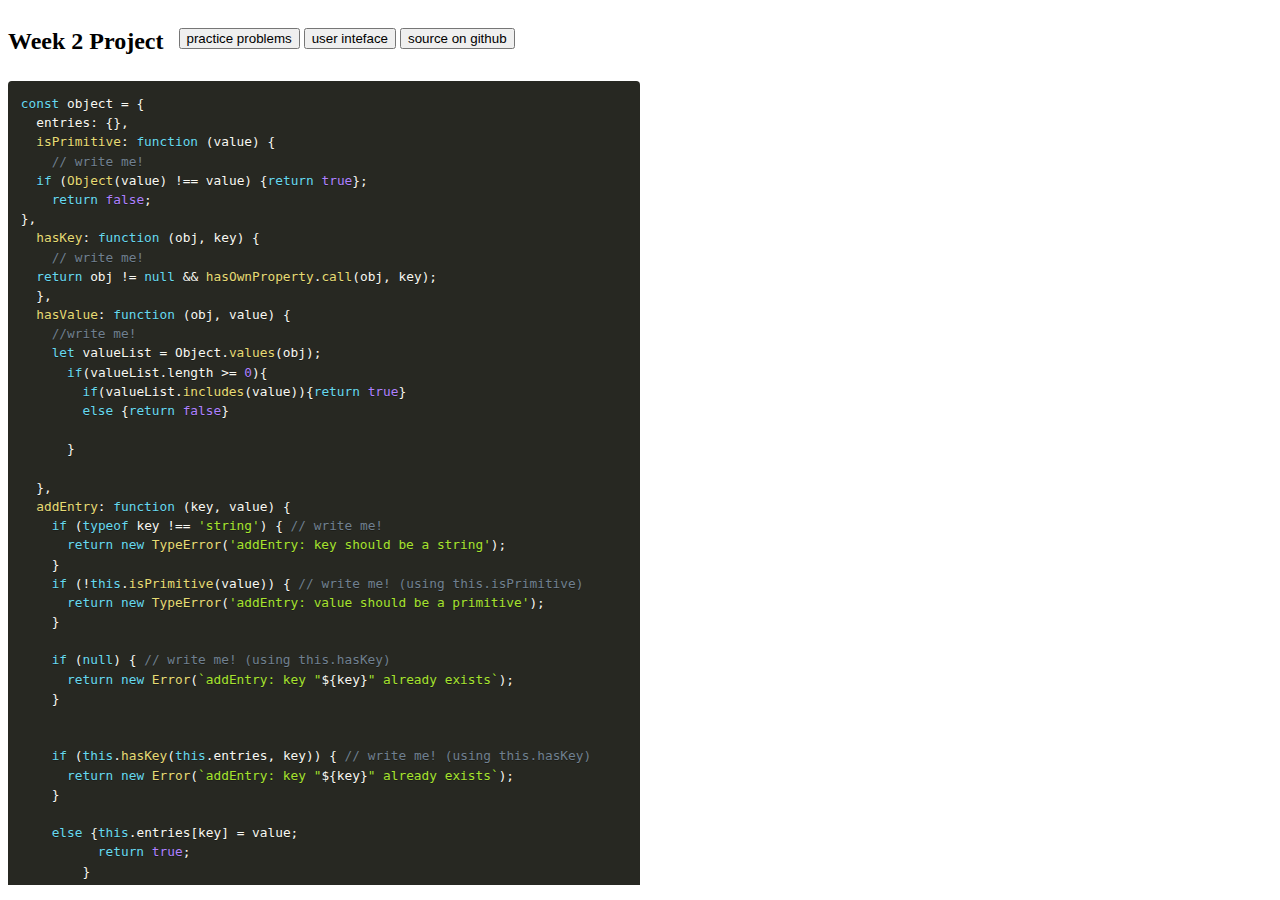
==== week-2-project/index.html @ c1e901a7 "Merge remote-tracking branch 'upstream/master'" ====
<!doctype html>

<html lang="en">

<head>
  <meta charset="utf-8">

  <title>week 2 project</title>
  <meta name="description" content="week 2 project">

  <script src="../dependencies/toString.js"></script>

  <script src="../dependencies/prism/script.js"></script>
  <link rel="stylesheet" type="text/css" href="../dependencies/prism/style.css">

  <link href="../dependencies/mocha/mocha.css" rel="stylesheet" />
  <script src="../dependencies/mocha/mocha.js"></script>
  <script src="../dependencies/assert.js"></script>

  <!-- why won't local parser-babylon work -->
  <!-- <script src="../dependencies/prettier/standalone.js"></script> -->
  <!-- <script src="https://unpkg.com/prettier@1.13.0/standalone.js"></script> -->
  <!-- <script src="../dependencies/prettier/parser-babylon.js"></script> -->
  <!-- <script src="https://unpkg.com/prettier@1.13.0/parser-babylon.js"></script> -->

  <script src="./app.js"></script>

</head>

<body>

  <header style='display:flex; flex-direction: row;'>
    <h2>Week 2 Project</h2>
    <div style="padding-top:20px; padding-left:15px;">
      <a href='./practice-problems/index.html' target='_blank'><button>practice problems</button></a>
      <a href='./user-interface/index.html' target='_blank'><button>user inteface</button></a>
      <a href='https://www.badgerbadgerbadger.com/' target='_blank'><button>source on github</button></a>
    </div>
  </header>


  <section id='code and tests' style='height:90vh; display:flex; flex-direction: row;'>

    <div id='code side' style='width:50%;max-height:100%;overflow-y:scroll'>
      <pre style='font-size:80%;'><code id='object-code' class="language-js"></code></pre>
      <script>
        let appToString = toVariableString(object);
        // try {
        //   appToString = prettier.format(
        //     appToString,
        //     {
        //       parser: "babylon",
        //       plugins: prettierPlugins
        //     }
        //   )
        // } catch (err) { }

        const objectCode = document.getElementById('object-code');
        const newTextNode = document.createTextNode(appToString);
        objectCode.innerHTML = null;
        objectCode.appendChild(newTextNode);
        Prism.highlightAllUnder(objectCode);
      </script>
    </div>

    <div id="mocha" style='width:50%;margin-right:0;margin-top:0;margin-left:0;max-height:100%;overflow-y:scroll'></div>
    <script>
      mocha.setup({
        ui: 'bdd',
      })
    </script>
    <script src="./tests/is-primitive.js"></script>
    <script src="./tests/has-key.js"></script>
    <script src="./tests/has-value.js"></script>
    <script src="./tests/add-entry.js"></script>
    <script src="./tests/remove-entry.js"></script>
    <script src='./tests/update-entry.js'></script>
    <script src="./tests/read-all.js"></script>
    <script src="./tests/find-by-key.js"></script>
    <script src="./tests/find-by-value.js"></script>
    <script>
      mocha.run();
    </script>

  </section>



</body>

</html>
---- dependencies/prism/style.css ----
/* PrismJS 1.17.1
https://prismjs.com/download.html#themes=prism-okaidia&languages=clike+javascript&plugins=line-numbers */
/**
 * okaidia theme for JavaScript, CSS and HTML
 * Loosely based on Monokai textmate theme by http://www.monokai.nl/
 * @author ocodia
 */

code[class*="language-"],
pre[class*="language-"] {
	color: #f8f8f2;
	background: none;
	text-shadow: 0 1px rgba(0, 0, 0, 0.3);
	font-family: Consolas, Monaco, 'Andale Mono', 'Ubuntu Mono', monospace;
	font-size: 1em;
	text-align: left;
	white-space: pre;
	word-spacing: normal;
	word-break: normal;
	word-wrap: normal;
	line-height: 1.5;

	-moz-tab-size: 4;
	-o-tab-size: 4;
	tab-size: 4;

	-webkit-hyphens: none;
	-moz-hyphens: none;
	-ms-hyphens: none;
	hyphens: none;
}

/* Code blocks */
pre[class*="language-"] {
	padding: 1em;
	margin: .5em 0;
	overflow: auto;
	border-radius: 0.3em;
}

:not(pre) > code[class*="language-"],
pre[class*="language-"] {
	background: #272822;
}

/* Inline code */
:not(pre) > code[class*="language-"] {
	padding: .1em;
	border-radius: .3em;
	white-space: normal;
}

.token.comment,
.token.prolog,
.token.doctype,
.token.cdata {
	color: slategray;
}

.token.punctuation {
	color: #f8f8f2;
}

.namespace {
	opacity: .7;
}

.token.property,
.token.tag,
.token.constant,
.token.symbol,
.token.deleted {
	color: #f92672;
}

.token.boolean,
.token.number {
	color: #ae81ff;
}

.token.selector,
.token.attr-name,
.token.string,
.token.char,
.token.builtin,
.token.inserted {
	color: #a6e22e;
}

.token.operator,
.token.entity,
.token.url,
.language-css .token.string,
.style .token.string,
.token.variable {
	color: #f8f8f2;
}

.token.atrule,
.token.attr-value,
.token.function,
.token.class-name {
	color: #e6db74;
}

.token.keyword {
	color: #66d9ef;
}

.token.regex,
.token.important {
	color: #fd971f;
}

.token.important,
.token.bold {
	font-weight: bold;
}
.token.italic {
	font-style: italic;
}

.token.entity {
	cursor: help;
}

pre[class*="language-"].line-numbers {
	position: relative;
	padding-left: 3.8em;
	counter-reset: linenumber;
}

pre[class*="language-"].line-numbers > code {
	position: relative;
	white-space: inherit;
}

.line-numbers .line-numbers-rows {
	position: absolute;
	pointer-events: none;
	top: 0;
	font-size: 100%;
	left: -3.8em;
	width: 3em; /* works for line-numbers below 1000 lines */
	letter-spacing: -1px;
	border-right: 1px solid #999;

	-webkit-user-select: none;
	-moz-user-select: none;
	-ms-user-select: none;
	user-select: none;

}

	.line-numbers-rows > span {
		pointer-events: none;
		display: block;
		counter-increment: linenumber;
	}

		.line-numbers-rows > span:before {
			content: counter(linenumber);
			color: #999;
			display: block;
			padding-right: 0.8em;
			text-align: right;
		}
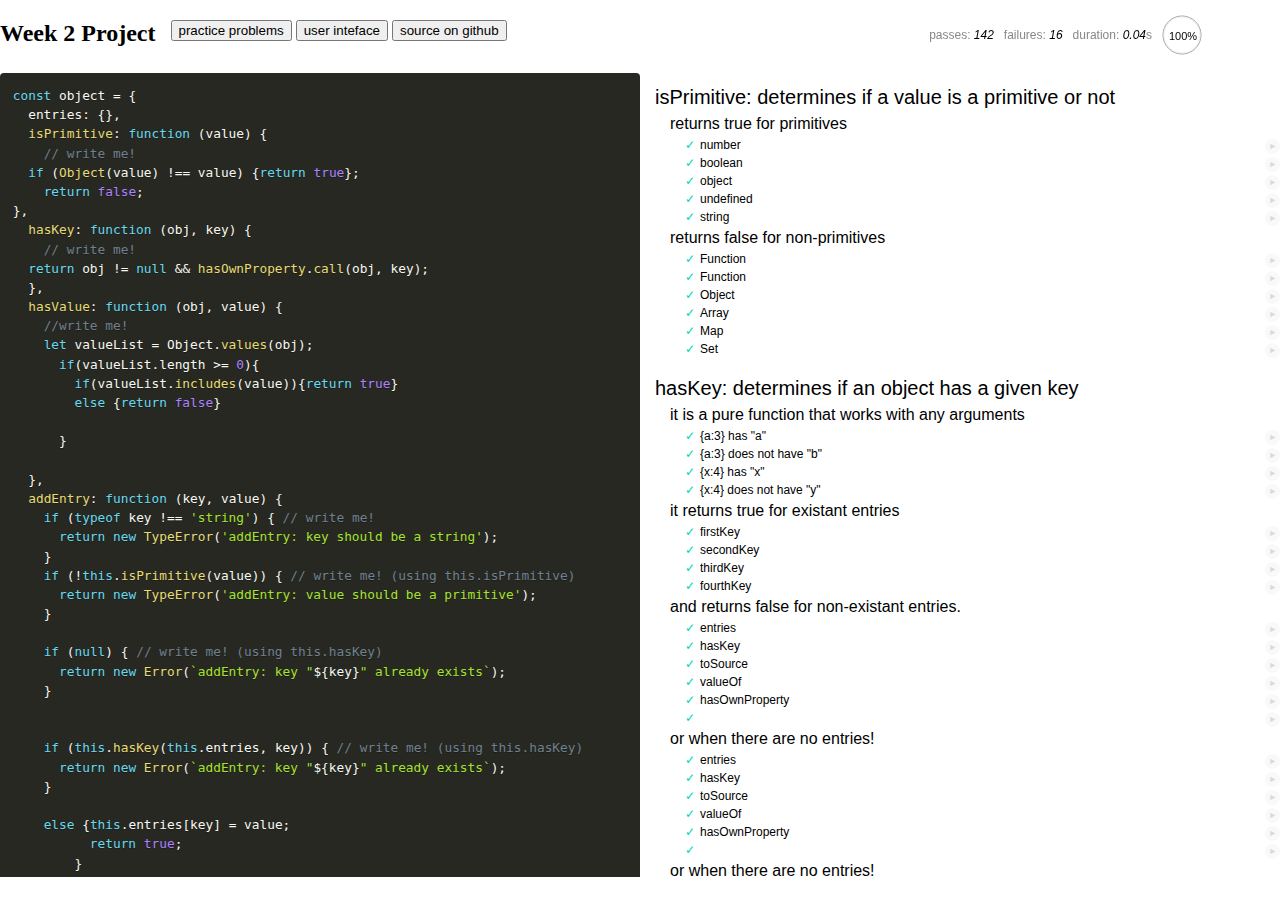
==== commit 59cb6cfe: "Almost finish all" ====
--- a/week-2-project/index.html
+++ b/week-2-project/index.html
@@ -1,91 +1,91 @@
-<!doctype html>
-
-<html lang="en">
-
-<head>
-  <meta charset="utf-8">
-
-  <title>week 2 project</title>
-  <meta name="description" content="week 2 project">
-
-  <script src="../dependencies/toString.js"></script>
-
-  <script src="../dependencies/prism/script.js"></script>
-  <link rel="stylesheet" type="text/css" href="../dependencies/prism/style.css">
-
-  <link href="../dependencies/mocha/mocha.css" rel="stylesheet" />
-  <script src="../dependencies/mocha/mocha.js"></script>
-  <script src="../dependencies/assert.js"></script>
-
-  <!-- why won't local parser-babylon work -->
-  <!-- <script src="../dependencies/prettier/standalone.js"></script> -->
-  <!-- <script src="https://unpkg.com/prettier@1.13.0/standalone.js"></script> -->
-  <!-- <script src="../dependencies/prettier/parser-babylon.js"></script> -->
-  <!-- <script src="https://unpkg.com/prettier@1.13.0/parser-babylon.js"></script> -->
-
-  <script src="./app.js"></script>
-
-</head>
-
-<body>
-
-  <header style='display:flex; flex-direction: row;'>
-    <h2>Week 2 Project</h2>
-    <div style="padding-top:20px; padding-left:15px;">
-      <a href='./practice-problems/index.html' target='_blank'><button>practice problems</button></a>
-      <a href='./user-interface/index.html' target='_blank'><button>user inteface</button></a>
-      <a href='https://www.badgerbadgerbadger.com/' target='_blank'><button>source on github</button></a>
-    </div>
-  </header>
-
-
-  <section id='code and tests' style='height:90vh; display:flex; flex-direction: row;'>
-
-    <div id='code side' style='width:50%;max-height:100%;overflow-y:scroll'>
-      <pre style='font-size:80%;'><code id='object-code' class="language-js"></code></pre>
-      <script>
-        let appToString = toVariableString(object);
-        // try {
-        //   appToString = prettier.format(
-        //     appToString,
-        //     {
-        //       parser: "babylon",
-        //       plugins: prettierPlugins
-        //     }
-        //   )
-        // } catch (err) { }
-
-        const objectCode = document.getElementById('object-code');
-        const newTextNode = document.createTextNode(appToString);
-        objectCode.innerHTML = null;
-        objectCode.appendChild(newTextNode);
-        Prism.highlightAllUnder(objectCode);
-      </script>
-    </div>
-
-    <div id="mocha" style='width:50%;margin-right:0;margin-top:0;margin-left:0;max-height:100%;overflow-y:scroll'></div>
-    <script>
-      mocha.setup({
-        ui: 'bdd',
-      })
-    </script>
-    <script src="./tests/is-primitive.js"></script>
-    <script src="./tests/has-key.js"></script>
-    <script src="./tests/has-value.js"></script>
-    <script src="./tests/add-entry.js"></script>
-    <script src="./tests/remove-entry.js"></script>
-    <script src='./tests/update-entry.js'></script>
-    <script src="./tests/read-all.js"></script>
-    <script src="./tests/find-by-key.js"></script>
-    <script src="./tests/find-by-value.js"></script>
-    <script>
-      mocha.run();
-    </script>
-
-  </section>
-
-
-
-</body>
-
-</html>
+<!doctype html>
+
+<html lang="en">
+
+<head>
+  <meta charset="utf-8">
+
+  <title>week 2 project</title>
+  <meta name="description" content="week 2 project">
+
+  <script src="../dependencies/toString.js"></script>
+
+  <script src="../dependencies/prism/script.js"></script>
+  <link rel="stylesheet" type="text/css" href="../dependencies/prism/style.css">
+
+  <link href="../dependencies/mocha/mocha.css" rel="stylesheet" />
+  <script src="../dependencies/mocha/mocha.js"></script>
+  <script src="../dependencies/assert.js"></script>
+
+  <!-- why won't local parser-babylon work -->
+  <!-- <script src="../dependencies/prettier/standalone.js"></script> -->
+  <!-- <script src="https://unpkg.com/prettier@1.13.0/standalone.js"></script> -->
+  <!-- <script src="../dependencies/prettier/parser-babylon.js"></script> -->
+  <!-- <script src="https://unpkg.com/prettier@1.13.0/parser-babylon.js"></script> -->
+
+  <script src="./app.js"></script>
+
+</head>
+
+<body>
+
+  <header style='display:flex; flex-direction: row;'>
+    <h2>Week 2 Project</h2>
+    <div style="padding-top:20px; padding-left:15px;">
+      <a href='./practice-problems/index.html' target='_blank'><button>practice problems</button></a>
+      <a href='./user-interface/index.html' target='_blank'><button>user inteface</button></a>
+      <a href='https://www.badgerbadgerbadger.com/' target='_blank'><button>source on github</button></a>
+    </div>
+  </header>
+
+
+  <section id='code and tests' style='height:90vh; display:flex; flex-direction: row;'>
+
+    <div id='code side' style='width:50%;max-height:100%;overflow-y:scroll'>
+      <pre style='font-size:80%;'><code id='object-code' class="language-js"></code></pre>
+      <script>
+        let appToString = toVariableString(object);
+        // try {
+        //   appToString = prettier.format(
+        //     appToString,
+        //     {
+        //       parser: "babylon",
+        //       plugins: prettierPlugins
+        //     }
+        //   )
+        // } catch (err) { }
+
+        const objectCode = document.getElementById('object-code');
+        const newTextNode = document.createTextNode(appToString);
+        objectCode.innerHTML = null;
+        objectCode.appendChild(newTextNode);
+        Prism.highlightAllUnder(objectCode);
+      </script>
+    </div>
+
+    <div id="mocha" style='width:50%;margin-right:0;margin-top:0;margin-left:0;max-height:100%;overflow-y:scroll'></div>
+    <script>
+      mocha.setup({
+        ui: 'bdd',
+      })
+    </script>
+    <script src="./tests/is-primitive.js"></script>
+    <script src="./tests/has-key.js"></script>
+    <script src="./tests/has-value.js"></script>
+    <script src="./tests/add-entry.js"></script>
+    <script src="./tests/remove-entry.js"></script>
+    <script src='./tests/update-entry.js'></script>
+    <script src="./tests/read-all.js"></script>
+    <script src="./tests/find-by-key.js"></script>
+    <script src="./tests/find-by-value.js"></script>
+    <script>
+      mocha.run();
+    </script>
+
+  </section>
+
+
+
+</body>
+
+</html>
--- a/dependencies/prism/style.css
+++ b/dependencies/prism/style.css
@@ -1,168 +1,168 @@
-/* PrismJS 1.17.1
-https://prismjs.com/download.html#themes=prism-okaidia&languages=clike+javascript&plugins=line-numbers */
-/**
- * okaidia theme for JavaScript, CSS and HTML
- * Loosely based on Monokai textmate theme by http://www.monokai.nl/
- * @author ocodia
- */
-
-code[class*="language-"],
-pre[class*="language-"] {
-	color: #f8f8f2;
-	background: none;
-	text-shadow: 0 1px rgba(0, 0, 0, 0.3);
-	font-family: Consolas, Monaco, 'Andale Mono', 'Ubuntu Mono', monospace;
-	font-size: 1em;
-	text-align: left;
-	white-space: pre;
-	word-spacing: normal;
-	word-break: normal;
-	word-wrap: normal;
-	line-height: 1.5;
-
-	-moz-tab-size: 4;
-	-o-tab-size: 4;
-	tab-size: 4;
-
-	-webkit-hyphens: none;
-	-moz-hyphens: none;
-	-ms-hyphens: none;
-	hyphens: none;
-}
-
-/* Code blocks */
-pre[class*="language-"] {
-	padding: 1em;
-	margin: .5em 0;
-	overflow: auto;
-	border-radius: 0.3em;
-}
-
-:not(pre) > code[class*="language-"],
-pre[class*="language-"] {
-	background: #272822;
-}
-
-/* Inline code */
-:not(pre) > code[class*="language-"] {
-	padding: .1em;
-	border-radius: .3em;
-	white-space: normal;
-}
-
-.token.comment,
-.token.prolog,
-.token.doctype,
-.token.cdata {
-	color: slategray;
-}
-
-.token.punctuation {
-	color: #f8f8f2;
-}
-
-.namespace {
-	opacity: .7;
-}
-
-.token.property,
-.token.tag,
-.token.constant,
-.token.symbol,
-.token.deleted {
-	color: #f92672;
-}
-
-.token.boolean,
-.token.number {
-	color: #ae81ff;
-}
-
-.token.selector,
-.token.attr-name,
-.token.string,
-.token.char,
-.token.builtin,
-.token.inserted {
-	color: #a6e22e;
-}
-
-.token.operator,
-.token.entity,
-.token.url,
-.language-css .token.string,
-.style .token.string,
-.token.variable {
-	color: #f8f8f2;
-}
-
-.token.atrule,
-.token.attr-value,
-.token.function,
-.token.class-name {
-	color: #e6db74;
-}
-
-.token.keyword {
-	color: #66d9ef;
-}
-
-.token.regex,
-.token.important {
-	color: #fd971f;
-}
-
-.token.important,
-.token.bold {
-	font-weight: bold;
-}
-.token.italic {
-	font-style: italic;
-}
-
-.token.entity {
-	cursor: help;
-}
-
-pre[class*="language-"].line-numbers {
-	position: relative;
-	padding-left: 3.8em;
-	counter-reset: linenumber;
-}
-
-pre[class*="language-"].line-numbers > code {
-	position: relative;
-	white-space: inherit;
-}
-
-.line-numbers .line-numbers-rows {
-	position: absolute;
-	pointer-events: none;
-	top: 0;
-	font-size: 100%;
-	left: -3.8em;
-	width: 3em; /* works for line-numbers below 1000 lines */
-	letter-spacing: -1px;
-	border-right: 1px solid #999;
-
-	-webkit-user-select: none;
-	-moz-user-select: none;
-	-ms-user-select: none;
-	user-select: none;
-
-}
-
-	.line-numbers-rows > span {
-		pointer-events: none;
-		display: block;
-		counter-increment: linenumber;
-	}
-
-		.line-numbers-rows > span:before {
-			content: counter(linenumber);
-			color: #999;
-			display: block;
-			padding-right: 0.8em;
-			text-align: right;
-		}
-
+/* PrismJS 1.17.1
+https://prismjs.com/download.html#themes=prism-okaidia&languages=clike+javascript&plugins=line-numbers */
+/**
+ * okaidia theme for JavaScript, CSS and HTML
+ * Loosely based on Monokai textmate theme by http://www.monokai.nl/
+ * @author ocodia
+ */
+
+code[class*="language-"],
+pre[class*="language-"] {
+	color: #f8f8f2;
+	background: none;
+	text-shadow: 0 1px rgba(0, 0, 0, 0.3);
+	font-family: Consolas, Monaco, 'Andale Mono', 'Ubuntu Mono', monospace;
+	font-size: 1em;
+	text-align: left;
+	white-space: pre;
+	word-spacing: normal;
+	word-break: normal;
+	word-wrap: normal;
+	line-height: 1.5;
+
+	-moz-tab-size: 4;
+	-o-tab-size: 4;
+	tab-size: 4;
+
+	-webkit-hyphens: none;
+	-moz-hyphens: none;
+	-ms-hyphens: none;
+	hyphens: none;
+}
+
+/* Code blocks */
+pre[class*="language-"] {
+	padding: 1em;
+	margin: .5em 0;
+	overflow: auto;
+	border-radius: 0.3em;
+}
+
+:not(pre) > code[class*="language-"],
+pre[class*="language-"] {
+	background: #272822;
+}
+
+/* Inline code */
+:not(pre) > code[class*="language-"] {
+	padding: .1em;
+	border-radius: .3em;
+	white-space: normal;
+}
+
+.token.comment,
+.token.prolog,
+.token.doctype,
+.token.cdata {
+	color: slategray;
+}
+
+.token.punctuation {
+	color: #f8f8f2;
+}
+
+.namespace {
+	opacity: .7;
+}
+
+.token.property,
+.token.tag,
+.token.constant,
+.token.symbol,
+.token.deleted {
+	color: #f92672;
+}
+
+.token.boolean,
+.token.number {
+	color: #ae81ff;
+}
+
+.token.selector,
+.token.attr-name,
+.token.string,
+.token.char,
+.token.builtin,
+.token.inserted {
+	color: #a6e22e;
+}
+
+.token.operator,
+.token.entity,
+.token.url,
+.language-css .token.string,
+.style .token.string,
+.token.variable {
+	color: #f8f8f2;
+}
+
+.token.atrule,
+.token.attr-value,
+.token.function,
+.token.class-name {
+	color: #e6db74;
+}
+
+.token.keyword {
+	color: #66d9ef;
+}
+
+.token.regex,
+.token.important {
+	color: #fd971f;
+}
+
+.token.important,
+.token.bold {
+	font-weight: bold;
+}
+.token.italic {
+	font-style: italic;
+}
+
+.token.entity {
+	cursor: help;
+}
+
+pre[class*="language-"].line-numbers {
+	position: relative;
+	padding-left: 3.8em;
+	counter-reset: linenumber;
+}
+
+pre[class*="language-"].line-numbers > code {
+	position: relative;
+	white-space: inherit;
+}
+
+.line-numbers .line-numbers-rows {
+	position: absolute;
+	pointer-events: none;
+	top: 0;
+	font-size: 100%;
+	left: -3.8em;
+	width: 3em; /* works for line-numbers below 1000 lines */
+	letter-spacing: -1px;
+	border-right: 1px solid #999;
+
+	-webkit-user-select: none;
+	-moz-user-select: none;
+	-ms-user-select: none;
+	user-select: none;
+
+}
+
+	.line-numbers-rows > span {
+		pointer-events: none;
+		display: block;
+		counter-increment: linenumber;
+	}
+
+		.line-numbers-rows > span:before {
+			content: counter(linenumber);
+			color: #999;
+			display: block;
+			padding-right: 0.8em;
+			text-align: right;
+		}
+
--- a/dependencies/mocha/mocha.css
+++ b/dependencies/mocha/mocha.css
@@ -0,0 +1,326 @@
+@charset "utf-8";
+
+body {
+  margin:0;
+}
+
+#mocha {
+  font: 20px/1.5 "Helvetica Neue", Helvetica, Arial, sans-serif;
+  margin: 60px 50px 0px 0px;
+}
+
+#mocha ul,
+#mocha li {
+  margin: 0;
+  padding: 0;
+}
+
+#mocha ul {
+  list-style: none;
+}
+
+#mocha h1,
+#mocha h2 {
+  margin: 0;
+}
+
+#mocha h1 {
+  margin-top: 15px;
+  font-size: 1em;
+  font-weight: 200;
+}
+
+#mocha h1 a {
+  text-decoration: none;
+  color: inherit;
+}
+
+#mocha h1 a:hover {
+  text-decoration: underline;
+}
+
+#mocha .suite .suite h1 {
+  margin-top: 0;
+  font-size: .8em;
+}
+
+#mocha .hidden {
+  display: none;
+}
+
+#mocha h2 {
+  font-size: 12px;
+  font-weight: normal;
+  cursor: pointer;
+}
+
+#mocha .suite {
+  margin-left: 15px;
+}
+
+#mocha .test {
+  margin-left: 15px;
+  overflow: hidden;
+}
+
+#mocha .test.pending:hover h2::after {
+  content: '(pending)';
+  font-family: arial, sans-serif;
+}
+
+#mocha .test.pass.medium .duration {
+  background: #c09853;
+}
+
+#mocha .test.pass.slow .duration {
+  background: #b94a48;
+}
+
+#mocha .test.pass::before {
+  content: '✓';
+  font-size: 12px;
+  display: block;
+  float: left;
+  margin-right: 5px;
+  color: #00d6b2;
+}
+
+#mocha .test.pass .duration {
+  font-size: 9px;
+  margin-left: 5px;
+  padding: 2px 5px;
+  color: #fff;
+  -webkit-box-shadow: inset 0 1px 1px rgba(0,0,0,.2);
+  -moz-box-shadow: inset 0 1px 1px rgba(0,0,0,.2);
+  box-shadow: inset 0 1px 1px rgba(0,0,0,.2);
+  -webkit-border-radius: 5px;
+  -moz-border-radius: 5px;
+  -ms-border-radius: 5px;
+  -o-border-radius: 5px;
+  border-radius: 5px;
+}
+
+#mocha .test.pass.fast .duration {
+  display: none;
+}
+
+#mocha .test.pending {
+  color: #0b97c4;
+}
+
+#mocha .test.pending::before {
+  content: '◦';
+  color: #0b97c4;
+}
+
+#mocha .test.fail {
+  color: #c00;
+}
+
+#mocha .test.fail pre {
+  color: black;
+}
+
+#mocha .test.fail::before {
+  content: '✖';
+  font-size: 12px;
+  display: block;
+  float: left;
+  margin-right: 5px;
+  color: #c00;
+}
+
+#mocha .test pre.error {
+  color: #c00;
+  max-height: 300px;
+  overflow: auto;
+}
+
+#mocha .test .html-error {
+  overflow: auto;
+  color: black;
+  line-height: 1.5;
+  display: block;
+  float: left;
+  clear: left;
+  font: 12px/1.5 monaco, monospace;
+  margin: 5px;
+  padding: 15px;
+  border: 1px solid #eee;
+  max-width: 85%; /*(1)*/
+  max-width: -webkit-calc(100% - 42px);
+  max-width: -moz-calc(100% - 42px);
+  max-width: calc(100% - 42px); /*(2)*/
+  max-height: 300px;
+  word-wrap: break-word;
+  border-bottom-color: #ddd;
+  -webkit-box-shadow: 0 1px 3px #eee;
+  -moz-box-shadow: 0 1px 3px #eee;
+  box-shadow: 0 1px 3px #eee;
+  -webkit-border-radius: 3px;
+  -moz-border-radius: 3px;
+  border-radius: 3px;
+}
+
+#mocha .test .html-error pre.error {
+  border: none;
+  -webkit-border-radius: 0;
+  -moz-border-radius: 0;
+  border-radius: 0;
+  -webkit-box-shadow: 0;
+  -moz-box-shadow: 0;
+  box-shadow: 0;
+  padding: 0;
+  margin: 0;
+  margin-top: 18px;
+  max-height: none;
+}
+
+/**
+ * (1): approximate for browsers not supporting calc
+ * (2): 42 = 2*15 + 2*10 + 2*1 (padding + margin + border)
+ *      ^^ seriously
+ */
+#mocha .test pre {
+  display: block;
+  float: left;
+  clear: left;
+  font: 12px/1.5 monaco, monospace;
+  margin: 5px;
+  padding: 15px;
+  border: 1px solid #eee;
+  max-width: 85%; /*(1)*/
+  max-width: -webkit-calc(100% - 42px);
+  max-width: -moz-calc(100% - 42px);
+  max-width: calc(100% - 42px); /*(2)*/
+  word-wrap: break-word;
+  border-bottom-color: #ddd;
+  -webkit-box-shadow: 0 1px 3px #eee;
+  -moz-box-shadow: 0 1px 3px #eee;
+  box-shadow: 0 1px 3px #eee;
+  -webkit-border-radius: 3px;
+  -moz-border-radius: 3px;
+  border-radius: 3px;
+}
+
+#mocha .test h2 {
+  position: relative;
+}
+
+#mocha .test a.replay {
+  position: absolute;
+  top: 3px;
+  right: 0;
+  text-decoration: none;
+  vertical-align: middle;
+  display: block;
+  width: 15px;
+  height: 15px;
+  line-height: 15px;
+  text-align: center;
+  background: #eee;
+  font-size: 15px;
+  -webkit-border-radius: 15px;
+  -moz-border-radius: 15px;
+  border-radius: 15px;
+  -webkit-transition:opacity 200ms;
+  -moz-transition:opacity 200ms;
+  -o-transition:opacity 200ms;
+  transition: opacity 200ms;
+  opacity: 0.3;
+  color: #888;
+}
+
+#mocha .test:hover a.replay {
+  opacity: 1;
+}
+
+#mocha-report.pass .test.fail {
+  display: none;
+}
+
+#mocha-report.fail .test.pass {
+  display: none;
+}
+
+#mocha-report.pending .test.pass,
+#mocha-report.pending .test.fail {
+  display: none;
+}
+#mocha-report.pending .test.pass.pending {
+  display: block;
+}
+
+#mocha-error {
+  color: #c00;
+  font-size: 1.5em;
+  font-weight: 100;
+  letter-spacing: 1px;
+}
+
+#mocha-stats {
+  position: fixed;
+  top: 15px;
+  right: 73px;
+  font-size: 12px;
+  margin: 0;
+  color: #888;
+  z-index: 1;
+}
+
+#mocha-stats .progress {
+  float: right;
+  padding-top: 0;
+
+  /**
+   * Set safe initial values, so mochas .progress does not inherit these
+   * properties from Bootstrap .progress (which causes .progress height to
+   * equal line height set in Bootstrap).
+   */
+  height: auto;
+  -webkit-box-shadow: none;
+  -moz-box-shadow: none;
+  box-shadow: none;
+  background-color: initial;
+}
+
+#mocha-stats em {
+  color: black;
+}
+
+#mocha-stats a {
+  text-decoration: none;
+  color: inherit;
+}
+
+#mocha-stats a:hover {
+  border-bottom: 1px solid #eee;
+}
+
+#mocha-stats li {
+  display: inline-block;
+  margin: 0 5px;
+  list-style: none;
+  padding-top: 11px;
+}
+
+#mocha-stats canvas {
+  width: 40px;
+  height: 40px;
+}
+
+#mocha code .comment { color: #ddd; }
+#mocha code .init { color: #2f6fad; }
+#mocha code .string { color: #5890ad; }
+#mocha code .keyword { color: #8a6343; }
+#mocha code .number { color: #2f6fad; }
+
+@media screen and (max-device-width: 480px) {
+  #mocha {
+    margin: 60px 0px;
+  }
+
+  #mocha #stats {
+    position: absolute;
+  }
+}
